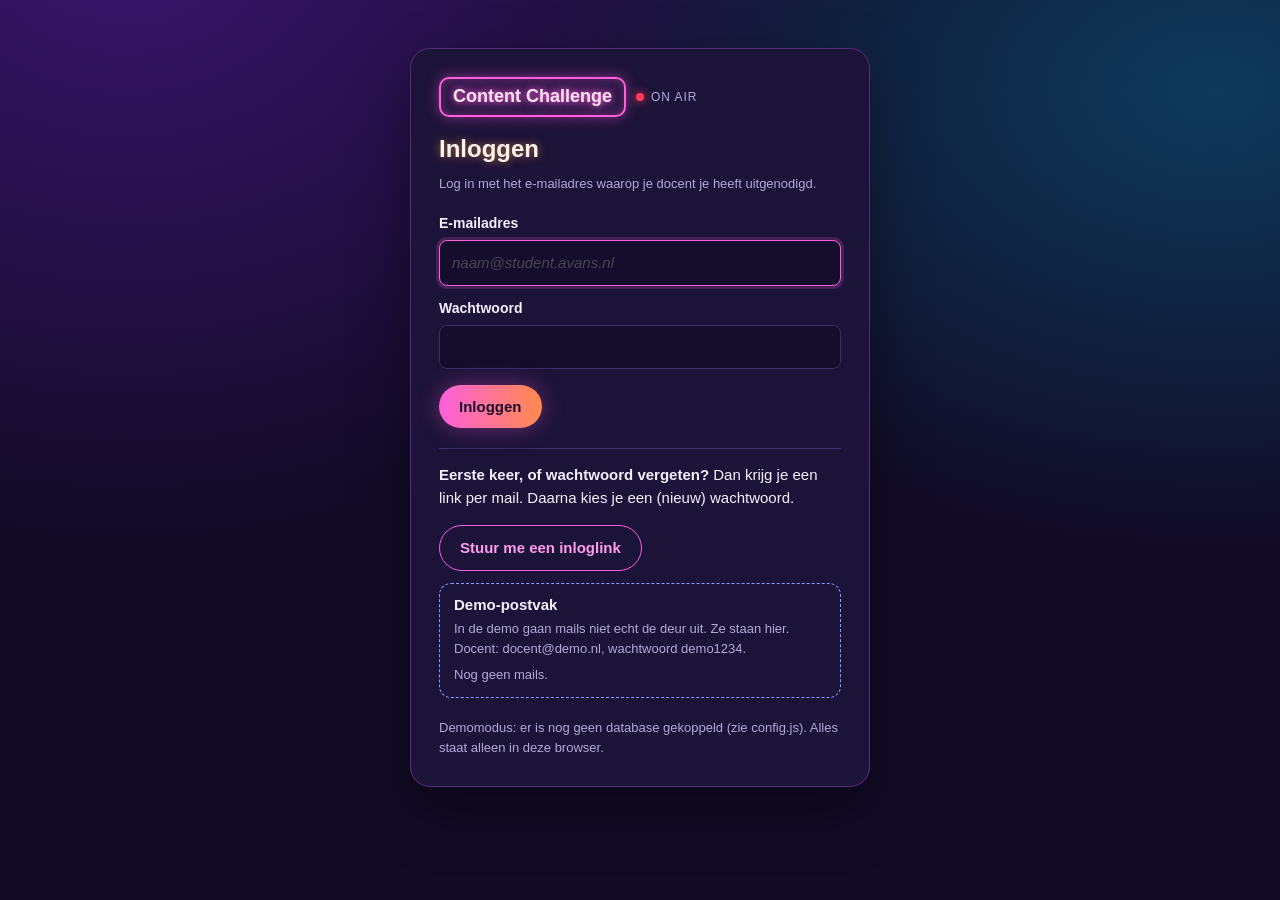
==== beheer.html @ 6b648750 "Live versie Content Challenge: game, docentendashboard en Supabase-setup Co-Authored-By: Claude Opus" ====
<!doctype html>
<html lang="nl">
<head>
<meta charset="utf-8">
<meta name="viewport" content="width=device-width,initial-scale=1">
<meta name="robots" content="noindex, nofollow, noarchive, nosnippet, noimageindex">
<meta name="referrer" content="no-referrer">
<meta http-equiv="Content-Security-Policy" content="default-src 'self'; script-src 'self' 'unsafe-inline'; style-src 'self' 'unsafe-inline' https://fonts.googleapis.com; font-src https://fonts.gstatic.com data:; img-src 'self' data: blob:; connect-src 'self' https://*.supabase.co wss://*.supabase.co; frame-src 'self' blob: data:; object-src 'none'; base-uri 'none'; form-action 'none'">
<title>Docentendashboard · Content Challenge</title>
<link rel="preconnect" href="https://fonts.googleapis.com">
<link rel="preconnect" href="https://fonts.gstatic.com" crossorigin>
<link rel="stylesheet" href="https://fonts.googleapis.com/css2?family=Unbounded:wght@500;700;800&family=Manrope:wght@400;500;700;800&family=JetBrains+Mono:wght@500;700&display=swap">
<style>
:root{--paper:#120B26;--card:#1C1338;--ink:#F5F0FF;--muted:#B4A8D9;--line:#3A2C66;--pink:#FF5FDC;--orange:#FFA14A;--gold:#FFB547;--good:#3CF0A0;--bad:#FF6B81;--cyan:#3CE6E0;--blue:#8C9BFF;color-scheme:dark}
*{box-sizing:border-box}
body{margin:0;background:radial-gradient(ellipse at 10% -10%,#3B1670 0,transparent 45%),radial-gradient(ellipse at 95% 10%,#0E3A5C 0,transparent 40%),var(--paper);background-attachment:fixed;color:var(--ink);font:15px/1.55 "Manrope","Segoe UI",sans-serif}
h1,h2,h3{font-family:"Unbounded","Trebuchet MS",sans-serif;margin:0;line-height:1.2}
a{color:var(--cyan)}
button,input,select,textarea{font:inherit;color:inherit}
:focus-visible{outline:3px solid var(--gold);outline-offset:2px}
.wrap{max-width:1240px;margin:0 auto;padding:0 16px}
header.top{position:sticky;top:0;z-index:5;background:rgba(18,11,38,.9);backdrop-filter:blur(10px);border-bottom:1px solid var(--line)}
header.top .wrap{display:flex;flex-wrap:wrap;gap:10px 18px;align-items:center;padding-block:12px}
.logo{display:flex;align-items:center;gap:10px;flex-wrap:wrap}
.logo b{font-family:"Unbounded",sans-serif;font-weight:800;font-size:17px;color:#FFE3F7;text-shadow:0 0 6px var(--pink),0 0 18px var(--pink);border:2px solid var(--pink);border-radius:10px;padding:3px 11px;box-shadow:0 0 14px rgba(255,95,220,.45),inset 0 0 12px rgba(255,95,220,.35)}
.logo span{font-size:12px;letter-spacing:.08em;text-transform:uppercase;color:var(--muted)}
.topr{margin-left:auto;display:flex;gap:10px;align-items:center;flex-wrap:wrap}
.who{font-size:13px;color:var(--muted);overflow-wrap:anywhere}
main.wrap{padding:24px 16px 64px;display:flex;flex-direction:column;gap:22px}
.panel{background:var(--card);border:1px solid #5A2B7A;border-radius:20px;padding:24px;box-shadow:0 24px 60px rgba(0,0,0,.35);min-width:0}
@media (max-width:560px){.panel{padding:16px}}
.panel h2{font-size:20px;color:#FFF4E8;text-shadow:0 0 10px rgba(255,161,74,.6);margin-bottom:6px}
.lead{color:var(--muted);margin:0 0 14px;max-width:75ch}
.btn{border:0;cursor:pointer;padding:9px 18px;border-radius:999px;font-weight:800;background:linear-gradient(90deg,var(--pink),#FF8A4C);color:#1A0B2E;box-shadow:0 0 18px rgba(255,95,220,.3);text-decoration:none;display:inline-block;white-space:nowrap}
a.btn,a.btn:visited{color:#1A0B2E}
.btn.ghost{background:none;border:1.5px solid var(--pink);color:#FF9BEB;box-shadow:none}
a.btn.ghost,a.btn.ghost:visited{color:#FF9BEB}
.btn.small{padding:5px 11px;font-size:13px}
.btn.danger{background:var(--bad);box-shadow:none}
.btn:disabled{opacity:.55;cursor:wait}
.row{display:flex;flex-wrap:wrap;gap:10px;align-items:center}
textarea,input[type=search],select{background:#140D2B;border:1px solid var(--line);border-radius:8px;padding:9px 11px;width:100%}
textarea{min-height:130px;resize:vertical;font-family:"JetBrains Mono",monospace;font-size:13px}
textarea:focus,input:focus,select:focus{outline:none;border-color:var(--pink);box-shadow:0 0 0 3px rgba(255,95,220,.18)}
.rol{display:flex;gap:16px;flex-wrap:wrap}
.rol label{display:flex;gap:6px;align-items:center;cursor:pointer}
.rol input{accent-color:var(--pink)}
.small{font-size:13px;color:var(--muted)}
.msg{font-weight:600;font-size:14px;margin:0}
.msg.bad{color:#FF8FA1}.msg.ok{color:var(--good)}
.prog{list-style:none;padding:0;margin:10px 0 0;display:flex;flex-direction:column;gap:4px;font-size:13px;max-height:220px;overflow:auto}
.prog li{display:flex;gap:8px}
.prog .s{min-width:110px;font-weight:700}
.prog .ok{color:var(--good)}.prog .bad{color:#FF8FA1}.prog .wait{color:var(--gold)}
.stats{display:grid;grid-template-columns:repeat(4,minmax(0,1fr));gap:12px;margin-bottom:16px}
@media (max-width:700px){.stats{grid-template-columns:repeat(2,minmax(0,1fr))}}
.stat{border:1px solid var(--line);border-radius:14px;padding:12px 14px;background:rgba(255,255,255,.02)}
.stat b{display:block;font-family:"JetBrains Mono",monospace;font-size:24px}
.stat span{font-size:13px;color:var(--muted)}
.filters{display:grid;grid-template-columns:2fr 1fr 1fr auto;gap:10px;margin-bottom:12px;align-items:center}
@media (max-width:760px){.filters{grid-template-columns:1fr 1fr}}
.tablewrap{overflow-x:auto;border:1px solid var(--line);border-radius:14px}
table{border-collapse:collapse;width:100%;font-size:14px;min-width:980px}
th,td{text-align:left;padding:9px 10px;border-bottom:1px solid var(--line);vertical-align:middle}
th{font-size:11px;letter-spacing:.06em;text-transform:uppercase;color:var(--muted);background:#170F31;position:sticky;top:0}
th button{background:none;border:0;padding:0;cursor:pointer;color:inherit;font:inherit;letter-spacing:inherit;text-transform:inherit}
tr:last-child td{border-bottom:0}
td.num,th.num{text-align:right;font-family:"JetBrains Mono",monospace;font-variant-numeric:tabular-nums}
td .em{font-size:12px;color:var(--muted);overflow-wrap:anywhere}
.pill{display:inline-block;font-size:12px;font-weight:700;padding:2px 9px;border-radius:999px;white-space:nowrap}
.p-ok{background:#12352A;color:var(--good)}.p-wait{background:#3A2812;color:var(--gold)}.p-no{background:#3E1724;color:#FF8FA1}.p-doc{background:#252D4F;color:var(--blue)}
.lv{display:flex;gap:3px}
.lv span{font-family:"JetBrains Mono",monospace;font-size:11px;min-width:30px;text-align:center;padding:2px 3px;border-radius:5px;border:1px solid var(--line);color:var(--muted)}
.lv span.klaar{background:#12352A;border-color:#1f6b4d;color:var(--good)}
.lv span.bezig{border-color:var(--gold);color:var(--gold)}
.acts{display:flex;gap:6px;flex-wrap:wrap}
.cq{font-size:13px;color:#FFD0D8}
.empty{padding:24px;text-align:center;color:var(--muted)}
.gate{max-width:480px;margin:60px auto;text-align:left}
.toast{position:fixed;bottom:16px;left:50%;transform:translateX(-50%);background:var(--pink);color:#1A0B2E;padding:10px 16px;border-radius:10px;font-weight:700;z-index:20;max-width:calc(100vw - 32px)}
details summary{cursor:pointer;color:#FF9BEB;font-weight:700}
</style>
</head>
<body>
<header class="top"><div class="wrap">
  <div class="logo"><b>Content Challenge</b><span>Docentendashboard</span></div>
  <div class="topr"><span class="who" id="who"></span><a class="btn small ghost" href="./">Naar de game</a><button class="btn small ghost" id="logout" type="button">Uitloggen</button></div>
</div></header>
<main class="wrap" id="app"><p class="small">Laden…</p></main>
<div class="toast" id="toast" hidden></div>

<script src="vendor/supabase.js"></script>
<script src="config.js"></script>
<script src="cloud.js"></script>
<script>
(function(){
"use strict";
const CC=window.CC;
const $=s=>document.querySelector(s);
function h(tag,attrs,...kids){const e=document.createElement(tag);if(attrs)for(const k in attrs){const v=attrs[k];if(v==null||v===false)continue;if(k==="class")e.className=v;else if(k.startsWith("on"))e.addEventListener(k.slice(2),v);else e.setAttribute(k,v===true?"":v);}kids.flat().forEach(c=>{if(c==null||c===false)return;e.append(c.nodeType?c:document.createTextNode(String(c)));});return e;}
function toast(m){const t=$("#toast");t.textContent=m;t.hidden=false;clearTimeout(toast.t);toast.t=setTimeout(()=>t.hidden=true,3000);}
const dt=d=>d?new Date(d).toLocaleDateString("nl-NL",{day:"numeric",month:"short"})+" "+new Date(d).toLocaleTimeString("nl-NL",{hour:"2-digit",minute:"2-digit"}):"-";
const sleep=ms=>new Promise(r=>setTimeout(r,ms));
function confirmBtn(label,yesLabel,fn,msg){const w=h("span",{class:"acts"});const base=h("button",{class:"btn small ghost",type:"button"},label);
 const reset=()=>{w.innerHTML="";w.append(base);};
 base.addEventListener("click",()=>{w.innerHTML="";const y=h("button",{class:"btn small danger",type:"button",onclick:async()=>{y.disabled=true;try{await fn();}catch(e){toast(e.message);reset();}}},yesLabel);
  w.append(h("span",{class:"cq"},msg||"Zeker weten?"),y,h("button",{class:"btn small ghost",type:"button",onclick:reset},"Annuleer"));y.focus();});
 reset();return w;}

let ME=null,PROF=null,DATA=[],F={q:"",studio:"",status:"",sort:"naam",dir:1};

/* ---------- gegevens ---------- */
async function load(){
 const [inv,prof,klas]=await Promise.all([CC.invites(),CC.profielen(),CC.klas()]);
 const by={};
 inv.forEach(i=>{by[i.email]={email:i.email,rol:i.rol,inv:i};});
 prof.forEach(p=>{const r=by[p.email]||(by[p.email]={email:p.email,rol:p.rol});r.prof=p;r.rol=r.inv?r.inv.rol:p.rol;});
 klas.forEach(k=>{if(!k.email)return;const r=by[k.email];if(r)r.klas=k;});
 DATA=Object.values(by).map(r=>{const s=(r.klas&&r.klas.samenvatting)||{};const lv=s.lv||{};let xp=0;
  for(let n=1;n<=6;n++){const l=lv[n];if(l&&l.x)xp+=l.x.reduce((a,b)=>a+(Number(b)||0),0)+(Number(l.b)||0);}
  return Object.assign(r,{naam:(s.naam||"").trim(),studio:s.studio||"",bedrijf:s.bedrijf||"",lvl:s.lvl||0,lv,xp,actief:r.klas&&r.klas.bijgewerkt,
   status:r.prof?"actief":r.inv&&r.inv.laatst_verstuurd?"uitgenodigd":"niet verstuurd"});});
}

/* ---------- uitnodigen ---------- */
function parseEmails(t){const m=String(t||"").toLowerCase().match(/[^\s,;:<>"'()\[\]]+@[^\s,;:<>"'()\[\]]+\.[a-z]{2,}/g)||[];return[...new Set(m)];}
function viewInvite(){
 const ta=h("textarea",{id:"emails",placeholder:"student1@student.avans.nl\nstudent2@student.avans.nl\n…","aria-describedby":"emhint"});
 const hint=h("p",{class:"small",id:"emhint"},"Eén e-mailadres per regel. Plakken uit Excel, Outlook of Brightspace mag ook: de adressen worden er zelf uitgehaald.");
 const rolS=h("input",{type:"radio",name:"rol",value:"student",id:"rs",checked:true}),rolD=h("input",{type:"radio",name:"rol",value:"docent",id:"rd"});
 const msg=h("p",{class:"msg"});const prog=h("ul",{class:"prog"});
 const upd=()=>{const n=parseEmails(ta.value).length;hint.textContent=n?n+" e-mailadres"+(n>1?"sen":"")+" gevonden.":"Eén e-mailadres per regel. Plakken uit Excel, Outlook of Brightspace mag ook: de adressen worden er zelf uitgehaald.";};
 ta.addEventListener("input",upd);
 const go=h("button",{class:"btn",type:"button",onclick:async()=>{
  const list=parseEmails(ta.value);const rol=rolD.checked?"docent":"student";msg.textContent="";msg.className="msg";prog.innerHTML="";
  if(!list.length){msg.textContent="Vul minimaal één e-mailadres in.";msg.className="msg bad";return;}
  if(rol==="docent"){const nDoc=DATA.filter(r=>r.rol==="docent").length;const nieuw=list.filter(e=>!DATA.some(r=>r.email===e&&r.rol==="docent")).length;if(nDoc+nieuw>10){msg.textContent="Er kunnen maximaal 10 docenten in. Er zijn er nu "+nDoc+".";msg.className="msg bad";return;}}
  go.disabled=true;ta.disabled=true;let ok=0,fout=0,skip=0;
  for(let i=0;i<list.length;i++){const e=list[i];const li=h("li",null,h("span",{class:"s wait"},"Bezig…"),h("span",null,e));prog.prepend(li);const st=li.firstChild;
   const bestaat=DATA.find(r=>r.email===e);
   if(bestaat&&bestaat.prof&&bestaat.rol===rol){st.textContent="Heeft al account";st.className="s";skip++;continue;}
   try{await CC.addInvite(e,rol);
    for(let poging=1;;poging++){try{await CC.sendInvite(e);break;}
     catch(err){if(poging<4&&/te veel|wacht|rate|seconden/i.test(err.message)){for(let s=60;s>0;s--){st.textContent="Wacht "+s+" s";await sleep(1000);}continue;}throw err;}}
    st.textContent="Verstuurd";st.className="s ok";ok++;}
   catch(err){st.textContent="Mislukt";st.className="s bad";li.append(h("span",{class:"small"}," "+err.message));fout++;}
   msg.textContent=(i+1)+" van "+list.length+" verwerkt…";
   if(i<list.length-1)await sleep(CC.mode==="demo"?50:1200);}
  msg.textContent=ok+" uitnodiging"+(ok===1?"":"en")+" verstuurd"+(skip?", "+skip+" had"+(skip===1?"":"den")+" al een account":"")+(fout?", "+fout+" mislukt (zie de lijst)":"")+".";msg.className="msg "+(fout?"bad":"ok");
  if(!fout)ta.value="";go.disabled=false;ta.disabled=false;upd();await refresh(false);}},"Nodig uit en verstuur de mail");
 return h("section",{class:"panel",id:"uitnodigen"},h("h2",null,"Uitnodigen"),
  h("p",{class:"lead"},"Iedereen die je hier toevoegt krijgt een mail met een link. Daarmee activeren ze hun account en kiezen ze een wachtwoord. Alleen uitgenodigde e-mailadressen komen binnen."),
  h("label",{for:"emails",style:"font-weight:700"},"E-mailadressen"),ta,hint,
  h("div",{class:"rol",role:"radiogroup","aria-label":"Rol"},h("label",{for:"rs"},rolS,"Student"),h("label",{for:"rd"},rolD,"Docent (kan beheren en alles inzien, max. 10)")),
  h("div",{class:"row",style:"margin-top:12px"},go),msg,prog);
}

/* ---------- overzicht ---------- */
function lvCells(r){return h("div",{class:"lv"},[1,2,3,4,5,6].map(n=>{const l=r.lv[n];if(!l||l.open===false)return h("span",{title:"Level "+n+": nog niet open"},"·");
 const xp=(l.x||[]).reduce((a,b)=>a+(Number(b)||0),0)+(Number(l.b)||0);return h("span",{class:l.klaar?"klaar":"bezig",title:"Level "+n+": "+(l.st||"")+" · "+xp+" XP"},l.klaar?"✓"+xp:String(xp));}));}
function statusPill(r){return r.status==="actief"?h("span",{class:"pill p-ok"},"Actief"):r.status==="uitgenodigd"?h("span",{class:"pill p-wait",title:"Laatst verstuurd: "+dt(r.inv.laatst_verstuurd)},"Uitgenodigd"):h("span",{class:"pill p-no"},"Mail niet verstuurd");}
function actions(r){const own=r.email===(ME&&ME.email);
 return h("div",{class:"acts"},
  r.prof&&r.rol==="student"?h("a",{class:"btn small",href:"./?bekijk="+encodeURIComponent(r.prof.id),target:"_blank",rel:"noopener"},"Bekijk werk"):null,
  !own&&r.inv?h("button",{class:"btn small ghost",type:"button",onclick:async e=>{e.target.disabled=true;try{await CC.sendInvite(r.email);toast("Mail opnieuw verstuurd naar "+r.email);await refresh(false);}catch(err){toast(err.message);e.target.disabled=false;}}},r.prof?"Stuur inloglink":"Stuur opnieuw"):null,
  own?h("span",{class:"small"},"Jij"):confirmBtn("Verwijder","Ja, verwijder",async()=>{await CC.verwijder(r.email,r.prof&&r.prof.id);toast(r.email+" is verwijderd");await refresh(false);},r.prof&&r.rol==="student"?"Account en al het werk wissen?":"Verwijderen?"));}
function filtered(){const q=F.q.trim().toLowerCase();
 let L=DATA.filter(r=>r.rol==="student").filter(r=>(!q||(r.naam+" "+r.email+" "+r.bedrijf).toLowerCase().includes(q))&&(!F.studio||String(r.studio)===F.studio)&&(!F.status||r.status===F.status));
 const k={naam:r=>(r.naam||"~"+r.email).toLowerCase(),studio:r=>Number(r.studio)||99,xp:r=>r.xp,actief:r=>r.actief||"",status:r=>r.status}[F.sort];
 L.sort((a,b)=>{const x=k(a),y=k(b);return(x<y?-1:x>y?1:0)*F.dir;});return L;}
function viewStudents(){
 const st=DATA.filter(r=>r.rol==="student");const actief=st.filter(r=>r.prof).length;
 const klaar=st.filter(r=>r.lv[6]&&r.lv[6].klaar).length;const gem=actief?Math.round(st.filter(r=>r.prof).reduce((a,r)=>a+r.xp,0)/actief):0;
 const studios=[...new Set(st.map(r=>String(r.studio)).filter(Boolean))].sort((a,b)=>a-b);
 const q=h("input",{type:"search",placeholder:"Zoek op naam, e-mail of bedrijf","aria-label":"Zoeken",value:F.q});
 const fs=h("select",{"aria-label":"Studio"},h("option",{value:""},"Alle studio's"),studios.map(s=>h("option",{value:s,selected:F.studio===s},"Studio "+s)));
 const fst=h("select",{"aria-label":"Status"},h("option",{value:""},"Elke status"),[["actief","Actief"],["uitgenodigd","Uitgenodigd"],["niet verstuurd","Mail niet verstuurd"]].map(([v,t])=>h("option",{value:v,selected:F.status===v},t)));
 const body=h("tbody");const count=h("p",{class:"small"});
 const fill=()=>{const L=filtered();body.innerHTML="";count.textContent=L.length+" van "+st.length+" studenten";
  if(!L.length){body.append(h("tr",null,h("td",{colspan:"8",class:"empty"},st.length?"Geen studenten gevonden met dit filter.":"Nog geen studenten. Nodig ze hierboven uit.")));return;}
  L.forEach(r=>body.append(h("tr",null,
   h("td",null,h("strong",null,r.naam||"(nog geen naam)"),h("div",{class:"em"},r.email),r.bedrijf?h("div",{class:"em"},r.bedrijf):null),
   h("td",null,r.studio?"Studio "+r.studio:"-"),h("td",null,statusPill(r)),
   h("td",null,lvCells(r)),h("td",{class:"num"},r.prof?r.xp:"-"),h("td",null,r.prof?(r.actief?dt(r.actief):"Nog niets ingevuld"):"-"),h("td",null,actions(r)))));};
 q.addEventListener("input",()=>{F.q=q.value;fill();});fs.addEventListener("change",()=>{F.studio=fs.value;fill();});fst.addEventListener("change",()=>{F.status=fst.value;fill();});
 const sortTh=(key,label,cls)=>h("th",{class:cls||null,"aria-sort":F.sort===key?(F.dir>0?"ascending":"descending"):null},h("button",{type:"button",onclick:()=>{if(F.sort===key)F.dir*=-1;else{F.sort=key;F.dir=key==="xp"||key==="actief"?-1:1;}render();}},label+(F.sort===key?(F.dir>0?" ▲":" ▼"):"")));
 fill();
 return h("section",{class:"panel",id:"studenten"},h("h2",null,"Studenten"),
  h("p",{class:"lead"},"Klik op 'Bekijk werk' om de game van een student te openen, alleen om te lezen. De XP per level staat in de vakjes: groen met een vinkje is opgeleverd."),
  h("div",{class:"stats"},h("div",{class:"stat"},h("b",null,st.length),h("span",null,"uitgenodigd")),h("div",{class:"stat"},h("b",null,actief),h("span",null,"actief (ingelogd)")),h("div",{class:"stat"},h("b",null,gem),h("span",null,"gem. XP (actief)")),h("div",{class:"stat"},h("b",null,klaar),h("span",null,"challenge voltooid"))),
  h("div",{class:"filters"},q,fs,fst,h("button",{class:"btn small ghost",type:"button",onclick:csv},"Download als CSV")),count,
  h("div",{class:"tablewrap"},h("table",null,h("thead",null,h("tr",null,sortTh("naam","Student"),sortTh("studio","Studio"),sortTh("status","Status"),h("th",null,"XP per level (1 t/m 6)"),sortTh("xp","Totaal","num"),sortTh("actief","Laatst opgeslagen"),h("th",null,""))),body)));
}
function viewDocenten(){const D=DATA.filter(r=>r.rol==="docent").sort((a,b)=>a.email.localeCompare(b.email));
 return h("section",{class:"panel",id:"docenten"},h("h2",null,"Docenten ("+D.length+" van 10)"),h("p",{class:"lead"},"Docenten kunnen studenten uitnodigen, al het werk inzien en accounts verwijderen. Een docent nodig je hierboven uit met de rol Docent."),
  h("div",{class:"tablewrap"},h("table",{style:"min-width:640px"},h("thead",null,h("tr",null,h("th",null,"E-mailadres"),h("th",null,"Status"),h("th",null,"Uitgenodigd"),h("th",null,""))),
   h("tbody",null,D.map(r=>h("tr",null,h("td",null,r.email),h("td",null,r.prof?h("span",{class:"pill p-doc"},"Actief"):statusPill(r)),h("td",null,r.inv?dt(r.inv.uitgenodigd_op):"-"),h("td",null,actions(r))))))));}
function csv(){const L=filtered();const esc=v=>{v=String(v==null?"":v);return/[;"\n]/.test(v)?'"'+v.replace(/"/g,'""')+'"':v;};
 const head=["Naam","E-mail","Bedrijf","Studio","Status",...[1,2,3,4,5,6].flatMap(n=>["L"+n+" XP","L"+n+" status"]),"Totaal XP","Laatst opgeslagen"];
 const rows=L.map(r=>[r.naam,r.email,r.bedrijf,r.studio,r.status,...[1,2,3,4,5,6].flatMap(n=>{const l=r.lv[n];return l?[(l.x||[]).reduce((a,b)=>a+(Number(b)||0),0)+(Number(l.b)||0),l.st||""]:["",""];}),r.xp,r.actief?new Date(r.actief).toLocaleString("nl-NL"):""]);
 const txt="﻿"+[head,...rows].map(r=>r.map(esc).join(";")).join("\r\n");
 const a=h("a",{href:URL.createObjectURL(new Blob([txt],{type:"text/csv;charset=utf-8"})),download:"content-challenge-studenten-"+new Date().toISOString().slice(0,10)+".csv"});document.body.append(a);a.click();setTimeout(()=>{URL.revokeObjectURL(a.href);a.remove();},2000);}

let INV=null;
function render(){const app=$("#app");const y=window.scrollY;app.innerHTML="";INV=INV||viewInvite();app.append(INV,viewStudents(),viewDocenten(),
 CC.mode==="demo"?h("section",{class:"panel"},h("h2",null,"Demo-postvak"),h("p",{class:"lead"},"Demomodus: er gaan geen echte mails de deur uit. Open een link om in te loggen als die persoon. Je wordt dan in deze browser uitgelogd als docent."),h("ul",null,CC.mails().slice(0,15).map(m=>h("li",null,h("strong",null,m.soort+" voor "+m.to+": "),h("a",{href:m.link,target:"_blank"},"link"))))):null);window.scrollTo(0,y);}
async function refresh(full){try{await load();render();}catch(e){if(full)throw e;toast(e.message);}}

(async function(){
 $("#logout").addEventListener("click",async()=>{await CC.logout();location.href="./";});
 try{ME=await CC.user();if(!ME){location.href="./";return;}
  PROF=await CC.mijnProfiel();$("#who").textContent=ME.email;
  if(!PROF||PROF.rol!=="docent"){$("#app").innerHTML="";$("#app").append(h("section",{class:"panel gate"},h("h2",null,"Alleen voor docenten"),h("p",null,"Dit dashboard is alleen voor docentaccounts."),h("a",{class:"btn",href:"./"},"Naar de game")));return;}
  await refresh(true);
  setInterval(()=>{const a=document.activeElement;if(document.visibilityState==="visible"&&!document.querySelector("#uitnodigen .btn:disabled")&&!(a&&a.matches&&a.matches("input,select,textarea,button")))refresh(false);},60000);
 }catch(e){$("#app").innerHTML="";$("#app").append(h("section",{class:"panel gate"},h("h2",null,"Er ging iets mis"),h("p",null,e.message),h("button",{class:"btn",onclick:()=>location.reload()},"Probeer opnieuw")));}
})();
})();
</script>
</body>
</html>
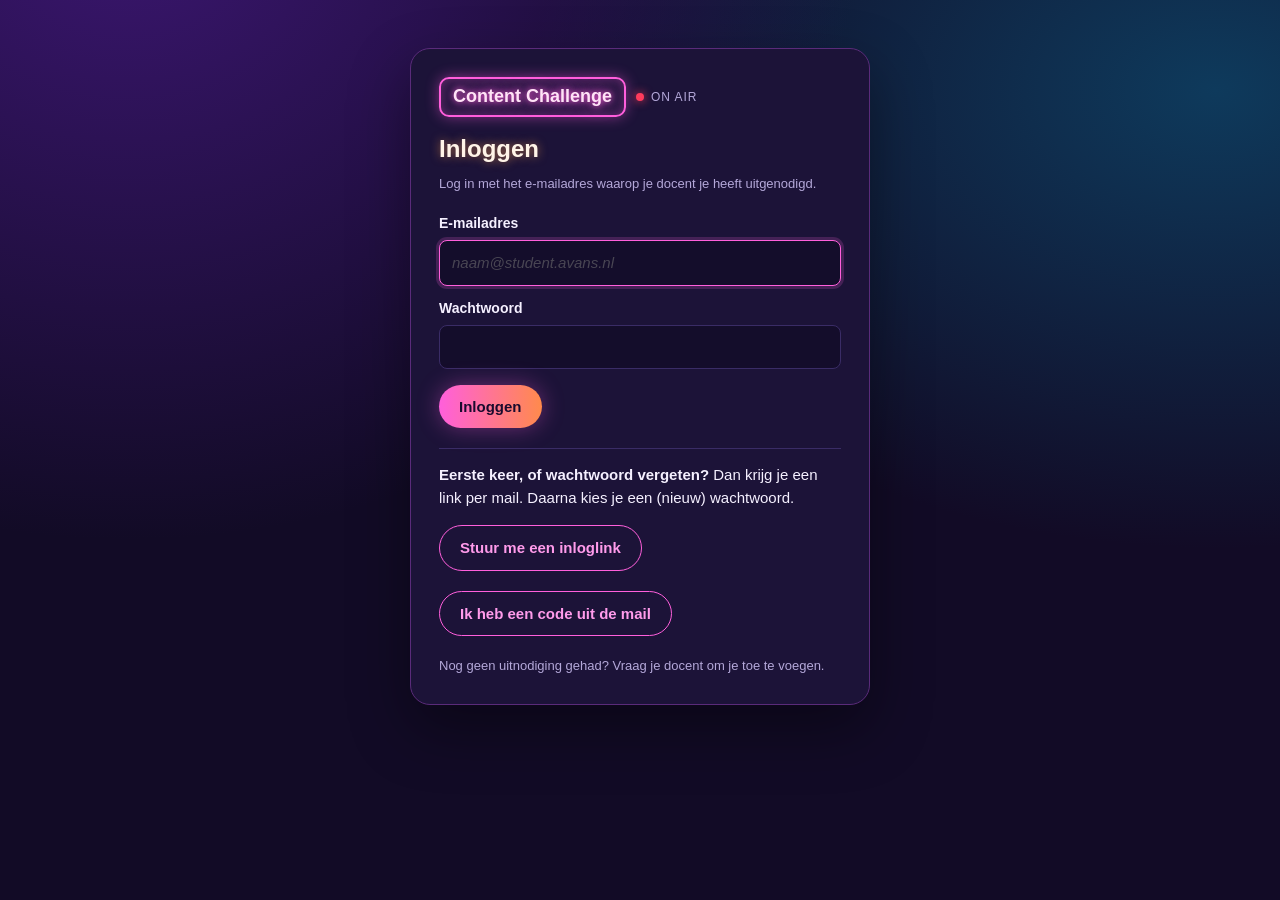
==== commit 52a21045: "Inhaal-invoer: level buiten de game gedaan (noodplan) opent het volgende level Een student die op ee" ====
--- a/beheer.html
+++ b/beheer.html
@@ -73,6 +73,7 @@
 .lv span{font-family:"JetBrains Mono",monospace;font-size:11px;min-width:30px;text-align:center;padding:2px 3px;border-radius:5px;border:1px solid var(--line);color:var(--muted)}
 .lv span.klaar{background:#12352A;border-color:#1f6b4d;color:var(--good)}
 .lv span.bezig{border-color:var(--gold);color:var(--gold)}
+.lv span.inh{border-color:#3CE6E0;color:#3CE6E0}
 .acts{display:flex;gap:6px;flex-wrap:wrap}
 .cq{font-size:13px;color:#FFD0D8}
 .empty{padding:24px;text-align:center;color:var(--muted)}
@@ -157,7 +158,7 @@
 
 /* ---------- overzicht ---------- */
 function lvCells(r){return h("div",{class:"lv"},[1,2,3,4,5,6].map(n=>{const l=r.lv[n];if(!l||l.open===false)return h("span",{title:"Level "+n+": nog niet open"},"·");
- const xp=(l.x||[]).reduce((a,b)=>a+(Number(b)||0),0)+(Number(l.b)||0);return h("span",{class:l.klaar?"klaar":"bezig",title:"Level "+n+": "+(l.st||"")+" · "+xp+" XP"},l.klaar?"✓"+xp:String(xp));}));}
+ const xp=(l.x||[]).reduce((a,b)=>a+(Number(b)||0),0)+(Number(l.b)||0);return h("span",{class:l.klaar?"klaar":l.inh?"inh":"bezig",title:"Level "+n+": "+(l.st||"")+" · "+xp+" XP"},l.klaar?"✓"+xp:l.inh?"↺"+xp:String(xp));}));}
 function statusPill(r){return r.status==="actief"?h("span",{class:"pill p-ok"},"Actief"):r.status==="uitgenodigd"?h("span",{class:"pill p-wait",title:"Laatst verstuurd: "+dt(r.inv.laatst_verstuurd)},"Uitgenodigd"):h("span",{class:"pill p-no"},"Mail niet verstuurd");}
 function actions(r){const own=r.email===(ME&&ME.email);
  return h("div",{class:"acts"},
@@ -186,7 +187,7 @@
  const sortTh=(key,label,cls)=>h("th",{class:cls||null,"aria-sort":F.sort===key?(F.dir>0?"ascending":"descending"):null},h("button",{type:"button",onclick:()=>{if(F.sort===key)F.dir*=-1;else{F.sort=key;F.dir=key==="xp"||key==="actief"?-1:1;}render();}},label+(F.sort===key?(F.dir>0?" ▲":" ▼"):"")));
  fill();
  return h("section",{class:"panel",id:"studenten"},h("h2",null,"Studenten"),
-  h("p",{class:"lead"},"Klik op 'Bekijk werk' om de game van een student te openen, alleen om te lezen. De XP per level staat in de vakjes: groen met een vinkje is opgeleverd."),
+  h("p",{class:"lead"},"Klik op 'Bekijk werk' om de game van een student te openen, alleen om te lezen. De XP per level staat in de vakjes: groen met een vinkje is opgeleverd, blauw met ↺ is buiten de game gedaan (noodplan) en via de inhaal-invoer ingevuld."),
   h("div",{class:"stats"},h("div",{class:"stat"},h("b",null,st.length),h("span",null,"uitgenodigd")),h("div",{class:"stat"},h("b",null,actief),h("span",null,"actief (ingelogd)")),h("div",{class:"stat"},h("b",null,gem),h("span",null,"gem. XP (actief)")),h("div",{class:"stat"},h("b",null,klaar),h("span",null,"challenge voltooid"))),
   h("div",{class:"filters"},q,fs,fst,h("button",{class:"btn small ghost",type:"button",onclick:csv},"Download als CSV")),count,
   h("div",{class:"tablewrap"},h("table",null,h("thead",null,h("tr",null,sortTh("naam","Student"),sortTh("studio","Studio"),sortTh("status","Status"),h("th",null,"XP per level (1 t/m 6)"),sortTh("xp","Totaal","num"),sortTh("actief","Laatst opgeslagen"),h("th",null,""))),body)));
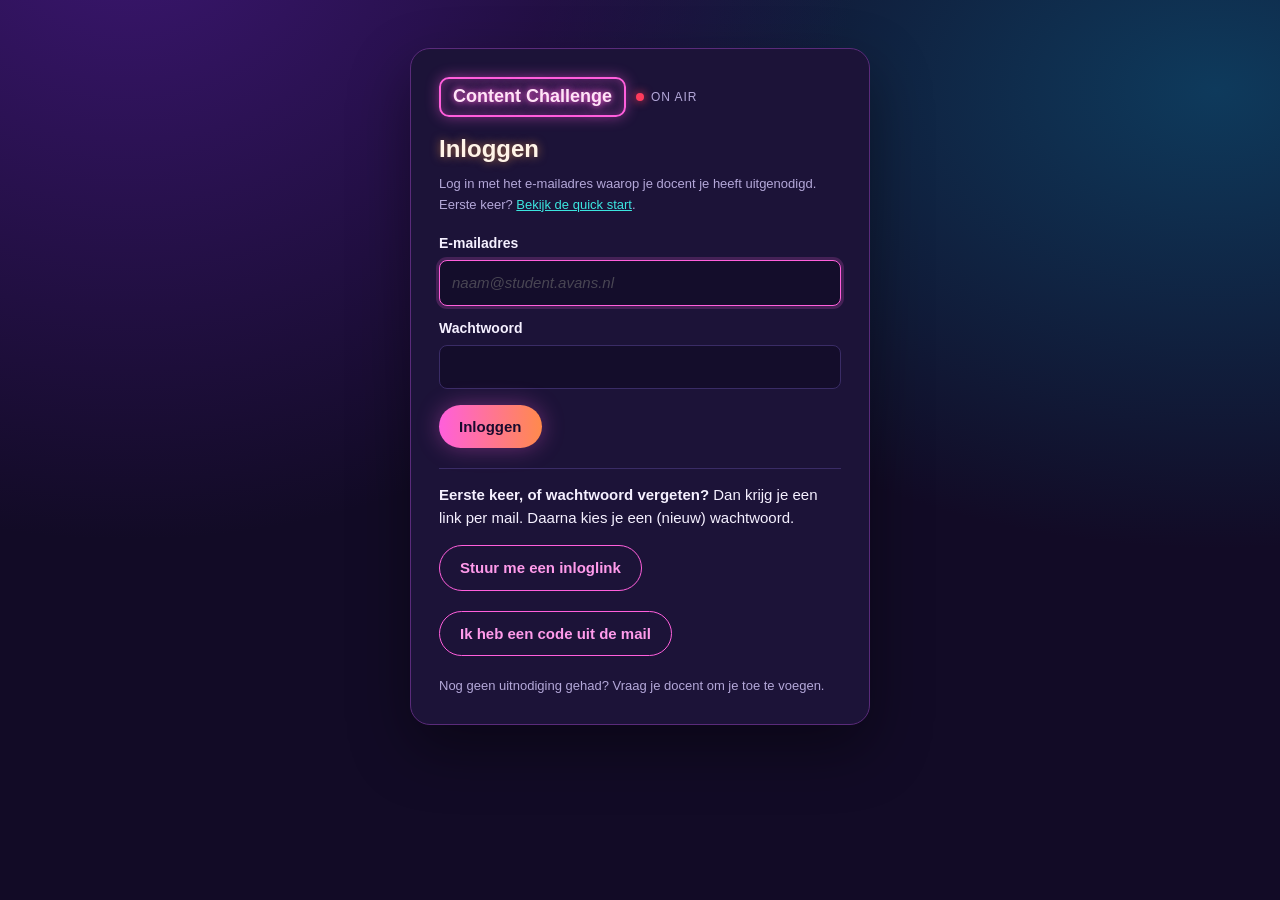
==== commit 6892443e: "Dashboard: voortgang per student als balk over alle levels, met missies per level De game zet per le" ====
--- a/beheer.html
+++ b/beheer.html
@@ -75,6 +75,41 @@
 .lv span.bezig{border-color:var(--gold);color:var(--gold)}
 .lv span.inh{border-color:#3CE6E0;color:#3CE6E0}
 .acts{display:flex;gap:6px;flex-wrap:wrap}
+select.stsel{min-width:130px}
+.vg{display:flex;flex-direction:column;gap:4px;min-width:260px}
+.vgl{display:flex;justify-content:space-between;gap:10px;font-size:13px}
+.vgl b{font-weight:800}.vgl .pc{font-family:"JetBrains Mono",monospace;color:var(--muted)}
+.bar{display:flex;gap:3px;height:12px}
+.seg{position:relative;background:#2A1E4D;border-radius:4px;overflow:hidden}
+.seg i{position:absolute;inset:0 auto 0 0;background:linear-gradient(90deg,var(--pink),var(--orange))}
+.seg.klaar i{background:linear-gradient(90deg,#1fae76,var(--good))}
+.seg.inh i{background:var(--cyan)}
+.seg.nu{outline:1.5px solid var(--gold);outline-offset:1px}
+.ticks{display:flex;gap:3px;font:10px "JetBrains Mono",monospace;color:var(--muted)}
+.ticks span{text-align:center}
+.xpnow{font-family:"JetBrains Mono",monospace;white-space:nowrap}.xpnow b{font-size:15px;color:var(--orange)}
+.tog{background:none;border:0;cursor:pointer;color:var(--pink);font:700 18px/1 "JetBrains Mono",monospace;padding:4px 6px;border-radius:6px;transition:transform .15s}
+.tog[aria-expanded="true"]{transform:rotate(90deg)}
+@media (prefers-reduced-motion:reduce){.tog{transition:none}}
+tr.det td{background:#160E2E;padding:14px 16px}
+.detgrid{display:grid;grid-template-columns:repeat(3,minmax(0,1fr));gap:12px 22px}
+@media (max-width:900px){.detgrid{grid-template-columns:repeat(2,minmax(0,1fr))}}
+.lvdet{display:flex;flex-direction:column;gap:5px;min-width:0}
+.lvdet h3{font:12px "JetBrains Mono",monospace;letter-spacing:.04em;color:var(--muted);display:flex;justify-content:space-between;gap:8px}
+.lvdet h3 b{color:var(--ink)}
+.dots{display:flex;flex-wrap:wrap;gap:4px}
+.dot{font-size:11px;padding:2px 7px;border-radius:999px;border:1px solid var(--line);color:var(--muted);white-space:nowrap}
+.dot.d{background:#12352A;border-color:#1f6b4d;color:var(--good)}
+.dot.c{border-color:var(--gold);color:var(--gold);font-weight:700}
+.dot.inh{border-color:var(--cyan);color:var(--cyan)}
+.dist{display:grid;grid-template-columns:repeat(7,minmax(0,1fr));gap:6px;align-items:end;margin:0 0 16px;border:1px solid var(--line);border-radius:14px;padding:12px 14px;background:rgba(255,255,255,.02)}
+.dist h3{grid-column:1/-1;font-size:13px;margin-bottom:4px}
+.dist div{display:flex;flex-direction:column;align-items:center;gap:4px;font-size:12px;color:var(--muted)}
+.dist .col{width:100%;background:linear-gradient(180deg,var(--pink),#7a2e8f);border-radius:6px 6px 2px 2px;min-height:3px}
+.dist .col.done{background:linear-gradient(180deg,var(--good),#1a6b4b)}
+.dist b{font-family:"JetBrains Mono",monospace;color:var(--ink);font-size:14px}
+.legend{display:flex;flex-wrap:wrap;gap:6px 16px;font-size:12px;color:var(--muted);margin-top:10px}
+.legend span::before{content:"";display:inline-block;width:10px;height:10px;border-radius:3px;margin-right:6px;vertical-align:-1px;background:var(--c)}
 .cq{font-size:13px;color:#FFD0D8}
 .empty{padding:24px;text-align:center;color:var(--muted)}
 .gate{max-width:480px;margin:60px auto;text-align:left}
@@ -108,18 +143,20 @@
   w.append(h("span",{class:"cq"},msg||"Zeker weten?"),y,h("button",{class:"btn small ghost",type:"button",onclick:reset},"Annuleer"));y.focus();});
  reset();return w;}
 
+let NOOD,STU;
+const STUDIOMAX=4;
 let ME=null,PROF=null,DATA=[],F={q:"",studio:"",status:"",sort:"naam",dir:1};
 
 /* ---------- gegevens ---------- */
 async function load(){
- const [inv,prof,klas]=await Promise.all([CC.invites(),CC.profielen(),CC.klas()]);
+ const [inv,prof,klas,nood,stu]=await Promise.all([CC.invites(),CC.profielen(),CC.klas(),CC.getSetting("noodplan").catch(()=>undefined),CC.studioLijst().catch(()=>undefined)]);NOOD=nood;STU=stu;
  const by={};
  inv.forEach(i=>{by[i.email]={email:i.email,rol:i.rol,inv:i};});
  prof.forEach(p=>{const r=by[p.email]||(by[p.email]={email:p.email,rol:p.rol});r.prof=p;r.rol=r.inv?r.inv.rol:p.rol;});
  klas.forEach(k=>{if(!k.email)return;const r=by[k.email];if(r)r.klas=k;});
  DATA=Object.values(by).map(r=>{const s=(r.klas&&r.klas.samenvatting)||{};const lv=s.lv||{};let xp=0;
   for(let n=1;n<=6;n++){const l=lv[n];if(l&&l.x)xp+=l.x.reduce((a,b)=>a+(Number(b)||0),0)+(Number(l.b)||0);}
-  return Object.assign(r,{naam:(s.naam||"").trim(),studio:s.studio||"",bedrijf:s.bedrijf||"",lvl:s.lvl||0,lv,xp,actief:r.klas&&r.klas.bijgewerkt,
+  return Object.assign(r,{vg:voortgang(s),naam:(s.naam||"").trim(),studio:(STU&&r.prof?(STU[r.prof.id]?String(STU[r.prof.id]):""):(r.klas&&r.klas.studio)||s.studio||""),bedrijf:s.bedrijf||"",lvl:s.lvl||0,lv,xp,actief:r.klas&&r.klas.bijgewerkt,
    status:r.prof?"actief":r.inv&&r.inv.laatst_verstuurd?"uitgenodigd":"niet verstuurd"});});
 }
 
@@ -157,8 +194,42 @@
 }
 
 /* ---------- overzicht ---------- */
-function lvCells(r){return h("div",{class:"lv"},[1,2,3,4,5,6].map(n=>{const l=r.lv[n];if(!l||l.open===false)return h("span",{title:"Level "+n+": nog niet open"},"·");
- const xp=(l.x||[]).reduce((a,b)=>a+(Number(b)||0),0)+(Number(l.b)||0);return h("span",{class:l.klaar?"klaar":l.inh?"inh":"bezig",title:"Level "+n+": "+(l.st||"")+" · "+xp+" XP"},l.klaar?"✓"+xp:l.inh?"↺"+xp:String(xp));}));}
+/* ---------- voortgang per missie ---------- */
+/* Reserve als een student de game nog niet opnieuw heeft geopend: dan staat er nog geen missielijst in de samenvatting
+   en schatten we de stand uit de missie waar de student mee bezig is. Volgorde zoals in het missiemenu van de game. */
+const STAPPEN=[null,
+ ["Spelersprofiel","Kennischeck","Kernwaarden en moodboard","Briefing-duel","Strategiemodel","Bronnenlogboek","Bug hunt","Keuzemoment","Oplevering"],
+ ["Kennischeck","Brand-detective","Startpunt","Pressure cooker","Huisstijlcheck","Bronnenlogboek","Ontwerpfouten-jacht","Tone of voice","Oplevering"],
+ ["Kennischeck","Startpunt","Funnel terugrekenen","AI-kalender","Tijdbudget","KPI-bronnen","Kalender-bug hunt","Eventkaart","Oplevering"],
+ ["Kennischeck","Startpunt","Fotoshoot met je mobiel","Video met je mobiel","Echt of AI?","Bewerken met AI","Recht en ethiek","Keuzemoment","Oplevering"],
+ ["Kennischeck","Echt of AI?","Startpunt","Productie: de eerste 3","Juryronde","Eindbaas-quiz","Alle 12 uitingen","Claimcheck","Keuzemoment","Oplevering"],
+ ["Kennischeck","Testplan","Live-ronde","Analyse","Benchmark","Eindadvies","Challenge voltooid"]];
+const lvXP=l=>l?(l.x||[]).reduce((a,b)=>a+(Number(b)||0),0)+(Number(l.b)||0):0;
+function voortgang(s){const lv=s.lv||{};const out={lv:[null],klaar:0,tot:0,schat:false,nu:0};
+ for(let n=1;n<=6;n++){const l=lv[n];let mi=l&&Array.isArray(l.mi)&&l.mi.length?l.mi.map(m=>[String(m[0]||""),m[1]?1:0]):null;
+  const st=!l||l.open===false?"dicht":l.klaar?"klaar":l.inh?"inh":"bezig";
+  if(!mi){mi=STAPPEN[n].map(t=>[t,0]);
+   if(st==="klaar"||st==="inh")mi.forEach(m=>m[1]=1);
+   else if(st==="bezig"){const cur=String(l.st||"").replace(/^Bezig:\s*/,"");const i=mi.findIndex(m=>m[0]===cur);if(i>0){mi.forEach((m,j)=>{if(j<i)m[1]=1;});}out.schat=true;}}
+  else if(st==="inh")mi.forEach(m=>m[1]=1);
+  const d=mi.filter(m=>m[1]).length;
+  out.lv.push({n,mi,d,t:mi.length,st,xp:lvXP(l),cur:st==="bezig"?String((l&&l.st)||"").replace(/^Bezig:\s*/,""):""});
+  out.klaar+=d;out.tot+=mi.length;}
+ const open=out.lv.filter(x=>x&&x.st!=="dicht");
+ out.nu=Number(s.lvl)||0;if(!out.nu||!out.lv[out.nu]||out.lv[out.nu].st==="dicht")out.nu=open.length?open[open.length-1].n:1;
+ out.voltooid=!!(lv[6]&&lv[6].klaar);out.pct=out.tot?Math.round(out.klaar/out.tot*100):0;return out;}
+function vgBalk(r){const v=r.vg;if(!r.prof)return h("span",{class:"small"},"-");
+ if(!r.actief)return h("span",{class:"small"},"Nog niet begonnen");
+ const L=v.lv[v.nu];
+ const lab=h("div",{class:"vgl"},h("span",null,v.voltooid?h("b",{style:"color:var(--good)"},"Challenge voltooid"):[h("b",null,"Level "+v.nu),h("span",{style:"font-family:'JetBrains Mono',monospace"}," · "+(v.schat?"±":"")+L.d+"/"+L.t),L.cur?h("span",{class:"small"}," · "+L.cur):L.st==="klaar"?h("span",{class:"small"}," · opgeleverd"):L.st==="inh"?h("span",{class:"small"}," · ingehaald"):null]),h("span",{class:"pc"},v.pct+"%"));
+ const bar=h("div",{class:"bar",role:"img","aria-label":(r.naam||r.email)+": "+v.klaar+" van "+v.tot+" missies afgerond"},v.lv.slice(1).map(x=>{const sg=h("div",{class:"seg "+(x.st==="klaar"?"klaar":x.st==="inh"?"inh":x.n===v.nu?"nu":""),style:"flex:"+x.t,title:"Level "+x.n+": "+x.d+"/"+x.t+" missies · "+x.xp+" XP"+(x.st==="inh"?" (ingehaald via noodplan)":"")});sg.append(h("i",{style:"width:"+(x.t?Math.round(x.d/x.t*100):0)+"%"}));return sg;}));
+ return h("div",{class:"vg",title:v.schat?"Schatting: precies zodra de student de game weer opent":null},lab,bar,h("div",{class:"ticks","aria-hidden":"true"},v.lv.slice(1).map(x=>h("span",{style:"flex:"+x.t},"L"+x.n))));}
+function vgDetail(r){const v=r.vg;
+ return h("div",null,h("div",{class:"detgrid"},v.lv.slice(1).map(x=>h("div",{class:"lvdet"},
+  h("h3",null,h("span",null,"LEVEL "+x.n+(x.st==="inh"?" · INGEHAALD":x.st==="dicht"?" · NOG DICHT":"")),h("b",null,x.d+"/"+x.t+(x.st!=="dicht"?" · "+x.xp+" XP":""))),
+  h("div",{class:"dots"},(()=>{let c=x.st==="bezig"?x.mi.findIndex(m=>m[0]===x.cur):-1;if(c<0&&x.st==="bezig")c=x.mi.findIndex(m=>!m[1]);return x.mi.map((m,j)=>h("span",{class:"dot "+(x.st==="inh"?"inh":m[1]?"d":j===c?"c":"")},(m[1]&&x.st!=="inh"?"✓ ":"")+m[0]));})())))),
+  v.schat?h("p",{class:"small",style:"margin:10px 0 0"},"Dit is een schatting op basis van de missie waar de student mee bezig is. Zodra de student de game weer opent, staat hier precies welke missies af zijn."):null);}
+const OPEN=new Set();
 function statusPill(r){return r.status==="actief"?h("span",{class:"pill p-ok"},"Actief"):r.status==="uitgenodigd"?h("span",{class:"pill p-wait",title:"Laatst verstuurd: "+dt(r.inv.laatst_verstuurd)},"Uitgenodigd"):h("span",{class:"pill p-no"},"Mail niet verstuurd");}
 function actions(r){const own=r.email===(ME&&ME.email);
  return h("div",{class:"acts"},
@@ -167,7 +238,7 @@
   own?h("span",{class:"small"},"Jij"):confirmBtn("Verwijder","Ja, verwijder",async()=>{await CC.verwijder(r.email,r.prof&&r.prof.id);toast(r.email+" is verwijderd");await refresh(false);},r.prof&&r.rol==="student"?"Account en al het werk wissen?":"Verwijderen?"));}
 function filtered(){const q=F.q.trim().toLowerCase();
  let L=DATA.filter(r=>r.rol==="student").filter(r=>(!q||(r.naam+" "+r.email+" "+r.bedrijf).toLowerCase().includes(q))&&(!F.studio||String(r.studio)===F.studio)&&(!F.status||r.status===F.status));
- const k={naam:r=>(r.naam||"~"+r.email).toLowerCase(),studio:r=>Number(r.studio)||99,xp:r=>r.xp,actief:r=>r.actief||"",status:r=>r.status}[F.sort];
+ const k={naam:r=>(r.naam||"~"+r.email).toLowerCase(),studio:r=>Number(r.studio)||99,xp:r=>r.xp,vg:r=>r.prof&&r.actief?r.vg.klaar/(r.vg.tot||1):-1,nu:r=>r.prof&&r.actief?r.vg.lv[r.vg.nu].xp:-1,actief:r=>r.actief||"",status:r=>r.status}[F.sort];
  L.sort((a,b)=>{const x=k(a),y=k(b);return(x<y?-1:x>y?1:0)*F.dir;});return L;}
 function viewStudents(){
  const st=DATA.filter(r=>r.rol==="student");const actief=st.filter(r=>r.prof).length;
@@ -178,32 +249,71 @@
  const fst=h("select",{"aria-label":"Status"},h("option",{value:""},"Elke status"),[["actief","Actief"],["uitgenodigd","Uitgenodigd"],["niet verstuurd","Mail niet verstuurd"]].map(([v,t])=>h("option",{value:v,selected:F.status===v},t)));
  const body=h("tbody");const count=h("p",{class:"small"});
  const fill=()=>{const L=filtered();body.innerHTML="";count.textContent=L.length+" van "+st.length+" studenten";
-  if(!L.length){body.append(h("tr",null,h("td",{colspan:"8",class:"empty"},st.length?"Geen studenten gevonden met dit filter.":"Nog geen studenten. Nodig ze hierboven uit.")));return;}
-  L.forEach(r=>body.append(h("tr",null,
+  if(!L.length){body.append(h("tr",null,h("td",{colspan:"9",class:"empty"},st.length?"Geen studenten gevonden met dit filter.":"Nog geen studenten. Nodig ze hierboven uit.")));return;}
+  L.forEach(r=>{const kan=!!(r.prof&&r.actief);const id="det-"+r.email.replace(/[^a-z0-9]/gi,"_");const open=kan&&OPEN.has(r.email);
+   const det=h("tr",{class:"det",id,hidden:!open},h("td",{colspan:"9"},kan?vgDetail(r):null));
+   const tog=kan?h("button",{class:"tog",type:"button","aria-expanded":String(open),"aria-controls":id,"aria-label":"Missies van "+(r.naam||r.email)+" tonen",title:"Toon de missies per level",onclick:()=>{const o=tog.getAttribute("aria-expanded")==="true";tog.setAttribute("aria-expanded",String(!o));det.hidden=o;if(o)OPEN.delete(r.email);else OPEN.add(r.email);}},"›"):null;
+   const L6=kan?r.vg.lv[r.vg.nu]:null;
+   body.append(h("tr",null,h("td",{style:"width:34px;padding-right:0"},tog),
    h("td",null,h("strong",null,r.naam||"(nog geen naam)"),h("div",{class:"em"},r.email),r.bedrijf?h("div",{class:"em"},r.bedrijf):null),
-   h("td",null,r.studio?"Studio "+r.studio:"-"),h("td",null,statusPill(r)),
-   h("td",null,lvCells(r)),h("td",{class:"num"},r.prof?r.xp:"-"),h("td",null,r.prof?(r.actief?dt(r.actief):"Nog niets ingevuld"):"-"),h("td",null,actions(r)))));};
+   h("td",null,studioCel(r)),h("td",null,statusPill(r)),
+   h("td",null,vgBalk(r)),h("td",{class:"num"},kan?[h("span",{class:"xpnow"},h("b",null,L6.xp)," XP"),h("div",{class:"em"},"level "+L6.n)]:"-"),h("td",{class:"num"},r.prof?r.xp:"-"),h("td",null,r.prof?(r.actief?dt(r.actief):"Nog niets ingevuld"):"-"),h("td",null,actions(r))),det);});};
  q.addEventListener("input",()=>{F.q=q.value;fill();});fs.addEventListener("change",()=>{F.studio=fs.value;fill();});fst.addEventListener("change",()=>{F.status=fst.value;fill();});
  const sortTh=(key,label,cls)=>h("th",{class:cls||null,"aria-sort":F.sort===key?(F.dir>0?"ascending":"descending"):null},h("button",{type:"button",onclick:()=>{if(F.sort===key)F.dir*=-1;else{F.sort=key;F.dir=key==="xp"||key==="actief"?-1:1;}render();}},label+(F.sort===key?(F.dir>0?" ▲":" ▼"):"")));
  fill();
  return h("section",{class:"panel",id:"studenten"},h("h2",null,"Studenten"),
-  h("p",{class:"lead"},"Klik op 'Bekijk werk' om de game van een student te openen, alleen om te lezen. De XP per level staat in de vakjes: groen met een vinkje is opgeleverd, blauw met ↺ is buiten de game gedaan (noodplan) en via de inhaal-invoer ingevuld."),
+  h("p",{class:"lead"},"De balk loopt van links naar rechts vol over alle 6 levels: elk blokje is een level, de lengte hangt af van het aantal missies. Klik op › voor de missies per level. Klik op 'Bekijk werk' om de game van een student te openen, alleen om te lezen."),
   h("div",{class:"stats"},h("div",{class:"stat"},h("b",null,st.length),h("span",null,"uitgenodigd")),h("div",{class:"stat"},h("b",null,actief),h("span",null,"actief (ingelogd)")),h("div",{class:"stat"},h("b",null,gem),h("span",null,"gem. XP (actief)")),h("div",{class:"stat"},h("b",null,klaar),h("span",null,"challenge voltooid"))),
+  viewDist(st),
   h("div",{class:"filters"},q,fs,fst,h("button",{class:"btn small ghost",type:"button",onclick:csv},"Download als CSV")),count,
-  h("div",{class:"tablewrap"},h("table",null,h("thead",null,h("tr",null,sortTh("naam","Student"),sortTh("studio","Studio"),sortTh("status","Status"),h("th",null,"XP per level (1 t/m 6)"),sortTh("xp","Totaal","num"),sortTh("actief","Laatst opgeslagen"),h("th",null,""))),body)));
+  h("div",{class:"tablewrap"},h("table",{style:"min-width:1120px"},h("thead",null,h("tr",null,h("th",null,""),sortTh("naam","Student"),sortTh("studio","Studio"),sortTh("status","Status"),sortTh("vg","Voortgang (level 1 t/m 6)"),sortTh("nu","Score dit level","num"),sortTh("xp","Totaal XP","num"),sortTh("actief","Laatst opgeslagen"),h("th",null,""))),body)),
+  h("div",{class:"legend"},h("span",{style:"--c:linear-gradient(90deg,#1fae76,#3CF0A0)"},"Level opgeleverd"),h("span",{style:"--c:linear-gradient(90deg,#FF5FDC,#FFA14A)"},"Bezig (gouden rand = huidig level)"),h("span",{style:"--c:#3CE6E0"},"Ingehaald via noodplan"),h("span",{style:"--c:#2A1E4D"},"Nog te doen"),h("span",{style:"--c:none"},"± = schatting tot de student de game weer opent")));
 }
+function viewDist(st){const A=st.filter(r=>r.prof&&r.actief);if(!A.length)return null;
+ const c=[0,0,0,0,0,0,0];A.forEach(r=>{if(r.vg.voltooid)c[6]++;else c[r.vg.nu-1]++;});const max=Math.max(1,...c);
+ return h("div",{class:"dist",role:"img","aria-label":"Aantal studenten per level: "+c.slice(0,6).map((n,i)=>"level "+(i+1)+": "+n).join(", ")+", voltooid: "+c[6]},h("h3",null,"Waar zit de klas?"),
+  c.map((n,i)=>h("div",null,h("b",null,n),h("span",{class:"col"+(i===6?" done":""),style:"height:"+Math.round(n/max*60)+"px"}),i===6?"Voltooid":"Level "+(i+1))));}
 function viewDocenten(){const D=DATA.filter(r=>r.rol==="docent").sort((a,b)=>a.email.localeCompare(b.email));
  return h("section",{class:"panel",id:"docenten"},h("h2",null,"Docenten ("+D.length+" van 10)"),h("p",{class:"lead"},"Docenten kunnen studenten uitnodigen, al het werk inzien en accounts verwijderen. Een docent nodig je hierboven uit met de rol Docent."),
   h("div",{class:"tablewrap"},h("table",{style:"min-width:640px"},h("thead",null,h("tr",null,h("th",null,"E-mailadres"),h("th",null,"Status"),h("th",null,"Uitgenodigd"),h("th",null,""))),
    h("tbody",null,D.map(r=>h("tr",null,h("td",null,r.email),h("td",null,r.prof?h("span",{class:"pill p-doc"},"Actief"):statusPill(r)),h("td",null,r.inv?dt(r.inv.uitgenodigd_op):"-"),h("td",null,actions(r))))))));}
 function csv(){const L=filtered();const esc=v=>{v=String(v==null?"":v);return/[;"\n]/.test(v)?'"'+v.replace(/"/g,'""')+'"':v;};
- const head=["Naam","E-mail","Bedrijf","Studio","Status",...[1,2,3,4,5,6].flatMap(n=>["L"+n+" XP","L"+n+" status"]),"Totaal XP","Laatst opgeslagen"];
- const rows=L.map(r=>[r.naam,r.email,r.bedrijf,r.studio,r.status,...[1,2,3,4,5,6].flatMap(n=>{const l=r.lv[n];return l?[(l.x||[]).reduce((a,b)=>a+(Number(b)||0),0)+(Number(l.b)||0),l.st||""]:["",""];}),r.xp,r.actief?new Date(r.actief).toLocaleString("nl-NL"):""]);
+ const head=["Naam","E-mail","Bedrijf","Studio","Status",...[1,2,3,4,5,6].flatMap(n=>["L"+n+" XP","L"+n+" status","L"+n+" missies"]),"Missies totaal","Totaal XP","Laatst opgeslagen"];
+ const rows=L.map(r=>[r.naam,r.email,r.bedrijf,r.studio,r.status,...[1,2,3,4,5,6].flatMap(n=>{const l=r.lv[n];const x=r.vg.lv[n];return l?[(l.x||[]).reduce((a,b)=>a+(Number(b)||0),0)+(Number(l.b)||0),l.st||"",x.d+" van "+x.t]:["","",""];}),r.prof&&r.actief?r.vg.klaar+" van "+r.vg.tot:"",r.xp,r.actief?new Date(r.actief).toLocaleString("nl-NL"):""]);
  const txt="﻿"+[head,...rows].map(r=>r.map(esc).join(";")).join("\r\n");
  const a=h("a",{href:URL.createObjectURL(new Blob([txt],{type:"text/csv;charset=utf-8"})),download:"content-challenge-studenten-"+new Date().toISOString().slice(0,10)+".csv"});document.body.append(a);a.click();setTimeout(()=>{URL.revokeObjectURL(a.href);a.remove();},2000);}
 
+/* ---------- noodplan ---------- */
+/* ---------- studio's ---------- */
+function studioTel(){const t={};if(STU)Object.values(STU).forEach(n=>{t[n]=(t[n]||0)+1;});return t;}
+function studioCel(r){if(!STU||!r.prof)return r.studio?"Studio "+r.studio:"-";
+ const t=studioTel();const hoog=Math.max(8,...Object.keys(t).map(Number))+1;
+ const sel=h("select",{"aria-label":"Studio van "+(r.naam||r.email),class:"stsel"},h("option",{value:""},"Geen studio"),
+  Array.from({length:Math.min(hoog,30)},(_,i)=>i+1).map(n=>h("option",{value:String(n),selected:String(r.studio)===String(n)},"Studio "+n+" ("+(t[n]||0)+"/"+STUDIOMAX+")")));
+ sel.addEventListener("change",async()=>{sel.disabled=true;const v=sel.value;
+  try{await CC.zetStudio(r.prof.id,v||null);const n=v?(studioTel()[v]||0)+(String(r.studio)===v?0:1):0;
+   toast(v?(r.naam||r.email)+" zit nu in studio "+v+(n>STUDIOMAX?". Let op: die studio heeft nu "+n+" studenten.":"."):(r.naam||r.email)+" heeft geen studio meer en kiest bij de volgende keer inloggen opnieuw.");await refresh(false);}
+  catch(e){toast(e.message);sel.disabled=false;}});
+ return sel;}
+function viewStudios(){
+ if(STU===undefined)return h("section",{class:"panel",id:"studios"},h("h2",null,"Studio's"),h("p",{class:"msg bad"},"Studio's vullen nog niet automatisch per "+STUDIOMAX+": voer eerst eenmalig supabase/studio.sql uit in Supabase (SQL Editor). Tot die tijd kiezen studenten zelf een studio."));
+ const t=studioTel();const ns=Object.keys(t).map(Number).sort((a,b)=>a-b);let open=1;while((t[open]||0)>=STUDIOMAX)open++;
+ const zonder=DATA.filter(r=>r.rol==="student"&&r.prof&&!STU[r.prof.id]).length;
+ return h("section",{class:"panel",id:"studios"},h("h2",null,"Studio's"),
+  h("p",{class:"lead"},"Studenten kiezen hun studio in het spelersprofiel. Ze zien alleen de eerste studio die nog plek heeft: maximaal "+STUDIOMAX+" per studio, daarna gaat de volgende open. Verplaatsen doe je bij Studenten hieronder, in de kolom Studio. Daar mag je ook boven de "+STUDIOMAX+" gaan."),
+  h("div",{class:"stats"},ns.map(n=>h("div",{class:"stat"},h("b",null,t[n]+"/"+STUDIOMAX),h("span",null,"Studio "+n))),
+   h("div",{class:"stat"},h("b",null,"Studio "+open),h("span",null,"staat nu open")),h("div",{class:"stat"},h("b",null,zonder),h("span",null,"ingelogd zonder studio"))));}
+function viewNood(){const aan=NOOD===true;const mist=NOOD===undefined;
+ const zet=async v=>{try{await CC.setSetting("noodplan",v);NOOD=v;toast(v?"Noodplan staat aan voor alle studenten":"Noodplan staat uit");render();}catch(e){toast(e.message);}};
+ return h("section",{class:"panel",id:"noodplan"},h("h2",null,"Noodplan"),
+  h("p",{class:"lead"},"Liep de game vast en hebben studenten een les buiten de game gedaan met de ",h("a",{href:"noodplan.html",target:"_blank",rel:"noopener"},"noodkaarten"),"? Zet dan het noodplan aan. Een student die op een level klikt dat nog op slot staat, krijgt dan een kort formulier met alleen de gegevens die de volgende levels nodig hebben. Daarna gaat het volgende level open. Een level dat al is ingehaald, blijft open als je het noodplan weer uitzet. Studenten zien de wijziging binnen een minuut."),
+  h("div",{style:"display:flex;gap:10px;flex-wrap:wrap;margin:0 0 14px"},h("a",{class:"btn small",href:"noodplan.html",target:"_blank",rel:"noopener"},"Open de noodkaarten"),h("a",{class:"btn small ghost",href:"noodplan.pdf",download:"Content Challenge - noodkaarten.pdf"},"Download de noodkaarten (PDF)")),
+  mist?h("p",{class:"msg bad"},"De schakelaar werkt nog niet: voer eerst eenmalig supabase/noodplan.sql uit in Supabase (SQL Editor)."):
+  h("div",{class:"row",style:"display:flex;gap:12px;align-items:center;flex-wrap:wrap"},
+   aan?h("span",{class:"pill p-wait"},"Aan voor alle studenten"):h("span",{class:"pill p-ok"},"Uit (normale situatie)"),
+   aan?h("button",{class:"btn small ghost",type:"button",onclick:()=>zet(false)},"Zet het noodplan uit"):confirmBtn("Zet het noodplan aan","Ja, zet aan voor alle studenten",()=>zet(true),"Alle studenten kunnen dan levels inhalen.")));}
 let INV=null;
-function render(){const app=$("#app");const y=window.scrollY;app.innerHTML="";INV=INV||viewInvite();app.append(INV,viewStudents(),viewDocenten(),
+function render(){const app=$("#app");const y=window.scrollY;app.innerHTML="";INV=INV||viewInvite();app.append(INV,viewNood(),viewStudios(),viewStudents(),viewDocenten(),
  CC.mode==="demo"?h("section",{class:"panel"},h("h2",null,"Demo-postvak"),h("p",{class:"lead"},"Demomodus: er gaan geen echte mails de deur uit. Open een link om in te loggen als die persoon. Je wordt dan in deze browser uitgelogd als docent."),h("ul",null,CC.mails().slice(0,15).map(m=>h("li",null,h("strong",null,m.soort+" voor "+m.to+": "),h("a",{href:m.link,target:"_blank"},"link"))))):null);window.scrollTo(0,y);}
 async function refresh(full){try{await load();render();}catch(e){if(full)throw e;toast(e.message);}}
 
